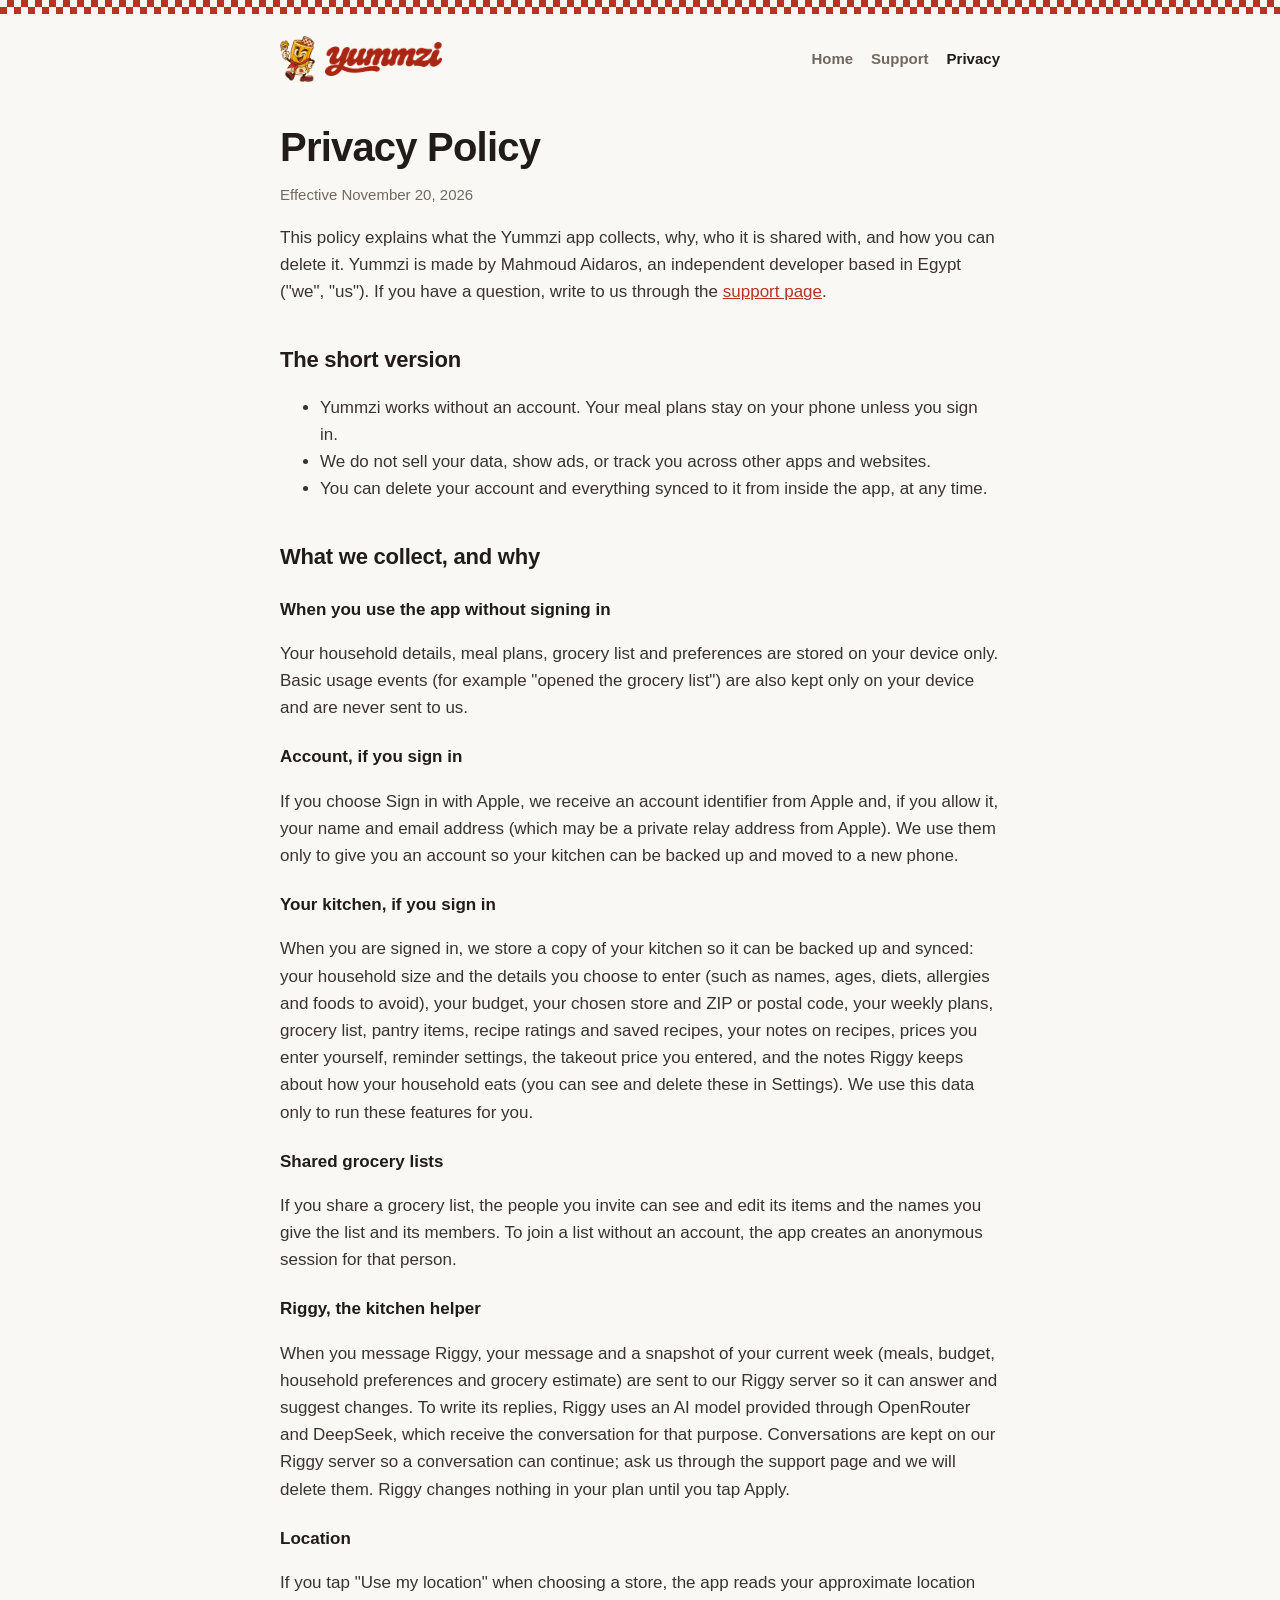
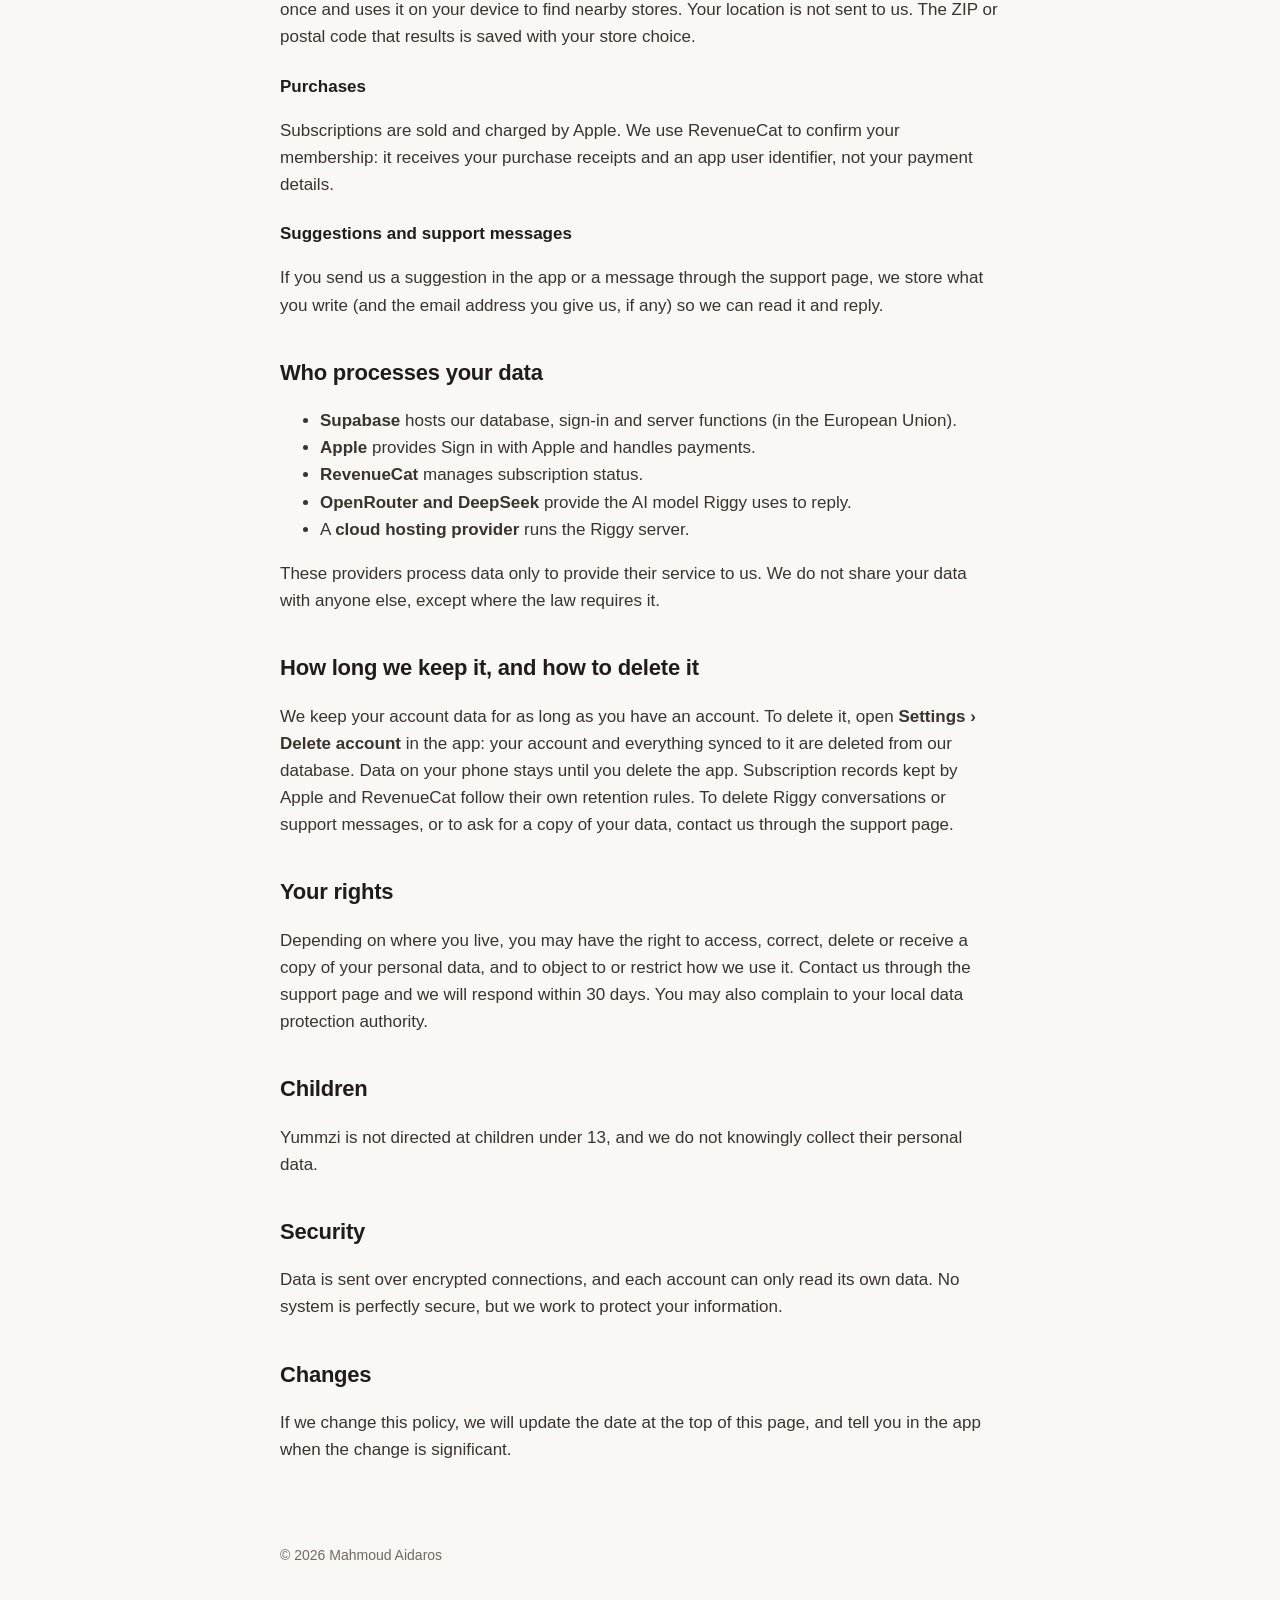
==== privacy/index.html @ 8a7d4755 "Yummzi home, support and privacy pages" ====
<!doctype html>
<html lang="en">
<head>
<meta charset="utf-8">
<meta name="viewport" content="width=device-width, initial-scale=1">
<title>Yummzi Privacy Policy</title>
<link rel="icon" href="../assets/favicon.png">
<link rel="stylesheet" href="../assets/site.css">
</head>
<body>
<div class="checks"></div>
<header>
  <a class="brand" href="../"><img class="mascot" src="../assets/riggy.png" alt=""><img class="word" src="../assets/wordmark.png" alt="Yummzi"></a>
  <nav><a href="../">Home</a><a href="../support/">Support</a><a href="./" aria-current="page">Privacy</a></nav>
</header>
<main>
  <h1>Privacy Policy</h1>
  <p class="muted">Effective November 20, 2026</p>

  <p>This policy explains what the Yummzi app collects, why, who it is shared with, and how you can delete it. Yummzi is made by Mahmoud Aidaros, an independent developer based in Egypt ("we", "us"). If you have a question, write to us through the <a href="../support/">support page</a>.</p>

  <h2>The short version</h2>
  <ul>
    <li>Yummzi works without an account. Your meal plans stay on your phone unless you sign in.</li>
    <li>We do not sell your data, show ads, or track you across other apps and websites.</li>
    <li>You can delete your account and everything synced to it from inside the app, at any time.</li>
  </ul>

  <h2>What we collect, and why</h2>

  <h3>When you use the app without signing in</h3>
  <p>Your household details, meal plans, grocery list and preferences are stored on your device only. Basic usage events (for example "opened the grocery list") are also kept only on your device and are never sent to us.</p>

  <h3>Account, if you sign in</h3>
  <p>If you choose Sign in with Apple, we receive an account identifier from Apple and, if you allow it, your name and email address (which may be a private relay address from Apple). We use them only to give you an account so your kitchen can be backed up and moved to a new phone.</p>

  <h3>Your kitchen, if you sign in</h3>
  <p>When you are signed in, we store a copy of your kitchen so it can be backed up and synced: your household size and the details you choose to enter (such as names, ages, diets, allergies and foods to avoid), your budget, your chosen store and ZIP or postal code, your weekly plans, grocery list, pantry items, recipe ratings and saved recipes, your notes on recipes, prices you enter yourself, reminder settings, the takeout price you entered, and the notes Riggy keeps about how your household eats (you can see and delete these in Settings). We use this data only to run these features for you.</p>

  <h3>Shared grocery lists</h3>
  <p>If you share a grocery list, the people you invite can see and edit its items and the names you give the list and its members. To join a list without an account, the app creates an anonymous session for that person.</p>

  <h3>Riggy, the kitchen helper</h3>
  <p>When you message Riggy, your message and a snapshot of your current week (meals, budget, household preferences and grocery estimate) are sent to our Riggy server so it can answer and suggest changes. To write its replies, Riggy uses an AI model provided through OpenRouter and DeepSeek, which receive the conversation for that purpose. Conversations are kept on our Riggy server so a conversation can continue; ask us through the support page and we will delete them. Riggy changes nothing in your plan until you tap Apply.</p>

  <h3>Location</h3>
  <p>If you tap "Use my location" when choosing a store, the app reads your approximate location once and uses it on your device to find nearby stores. Your location is not sent to us. The ZIP or postal code that results is saved with your store choice.</p>

  <h3>Purchases</h3>
  <p>Subscriptions are sold and charged by Apple. We use RevenueCat to confirm your membership: it receives your purchase receipts and an app user identifier, not your payment details.</p>

  <h3>Suggestions and support messages</h3>
  <p>If you send us a suggestion in the app or a message through the support page, we store what you write (and the email address you give us, if any) so we can read it and reply.</p>

  <h2>Who processes your data</h2>
  <ul>
    <li><strong>Supabase</strong> hosts our database, sign-in and server functions (in the European Union).</li>
    <li><strong>Apple</strong> provides Sign in with Apple and handles payments.</li>
    <li><strong>RevenueCat</strong> manages subscription status.</li>
    <li><strong>OpenRouter and DeepSeek</strong> provide the AI model Riggy uses to reply.</li>
    <li>A <strong>cloud hosting provider</strong> runs the Riggy server.</li>
  </ul>
  <p>These providers process data only to provide their service to us. We do not share your data with anyone else, except where the law requires it.</p>

  <h2>How long we keep it, and how to delete it</h2>
  <p>We keep your account data for as long as you have an account. To delete it, open <strong>Settings › Delete account</strong> in the app: your account and everything synced to it are deleted from our database. Data on your phone stays until you delete the app. Subscription records kept by Apple and RevenueCat follow their own retention rules. To delete Riggy conversations or support messages, or to ask for a copy of your data, contact us through the support page.</p>

  <h2>Your rights</h2>
  <p>Depending on where you live, you may have the right to access, correct, delete or receive a copy of your personal data, and to object to or restrict how we use it. Contact us through the support page and we will respond within 30 days. You may also complain to your local data protection authority.</p>

  <h2>Children</h2>
  <p>Yummzi is not directed at children under 13, and we do not knowingly collect their personal data.</p>

  <h2>Security</h2>
  <p>Data is sent over encrypted connections, and each account can only read its own data. No system is perfectly secure, but we work to protect your information.</p>

  <h2>Changes</h2>
  <p>If we change this policy, we will update the date at the top of this page, and tell you in the app when the change is significant.</p>
</main>
<footer>© 2026 Mahmoud Aidaros</footer>
</body>
</html>
---- assets/site.css ----
:root { --bg: #FAF8F4; --card: #FFFFFF; --ink: #211C19; --muted: #716960; --red: #B73325; --butter: #FFEBA3; --line: #E9E3D8; }
* { box-sizing: border-box; }
body { margin: 0; background: var(--bg); color: var(--ink); font: 17px/1.6 -apple-system, "SF Pro Text", "Helvetica Neue", Arial, sans-serif; }
.checks { height: 14px; background-image: conic-gradient(var(--red) 25%, #FAF8F4 0 50%, var(--red) 0 75%, #FAF8F4 0); background-size: 14px 14px; }
header { display: flex; align-items: center; justify-content: space-between; gap: 16px; max-width: 760px; margin: 0 auto; padding: 22px 20px 8px; }
header a.brand { display: flex; align-items: center; gap: 10px; text-decoration: none; }
header img.mascot { height: 46px; }
header img.word { height: 34px; }
nav { display: flex; gap: 18px; font-size: 15px; }
nav a { color: var(--muted); text-decoration: none; font-weight: 600; }
nav a:hover, nav a[aria-current="page"] { color: var(--ink); }
main { max-width: 760px; margin: 0 auto; padding: 8px 20px 64px; }
h1 { font-size: 40px; line-height: 1.05; letter-spacing: -0.02em; margin: 28px 0 10px; }
h2 { font-size: 22px; letter-spacing: -0.01em; margin: 36px 0 6px; }
h3 { font-size: 17px; margin: 22px 0 4px; }
p, li { color: #3a332e; }
.muted { color: var(--muted); font-size: 15px; }
a { color: var(--red); }
.card { background: var(--card); border: 1px solid var(--line); border-radius: 20px; padding: 22px; margin: 18px 0; }
.hero { display: grid; grid-template-columns: 1fr 180px; gap: 20px; align-items: center; background: var(--butter); border-radius: 28px; padding: 28px; margin-top: 22px; }
.hero h1 { margin-top: 0; }
.hero img { width: 100%; }
.red { color: var(--red); }
form label { display: block; font-weight: 600; margin: 14px 0 6px; font-size: 15px; }
input, textarea, select { width: 100%; font: inherit; border: 1.5px solid #CFC6B8; border-radius: 14px; padding: 12px 14px; background: #fff; color: var(--ink); }
textarea { min-height: 150px; resize: vertical; }
button { margin-top: 16px; font: inherit; font-weight: 700; color: #fff; background: var(--ink); border: 0; border-radius: 999px; padding: 13px 26px; cursor: pointer; }
button[disabled] { opacity: 0.5; cursor: default; }
.note { margin-top: 12px; font-weight: 600; }
footer { max-width: 760px; margin: 0 auto; padding: 0 20px 40px; color: var(--muted); font-size: 14px; }
@media (max-width: 560px) { .hero { grid-template-columns: 1fr; } .hero img { width: 140px; } h1 { font-size: 32px; } nav { gap: 12px; } header img.word { height: 28px; } }
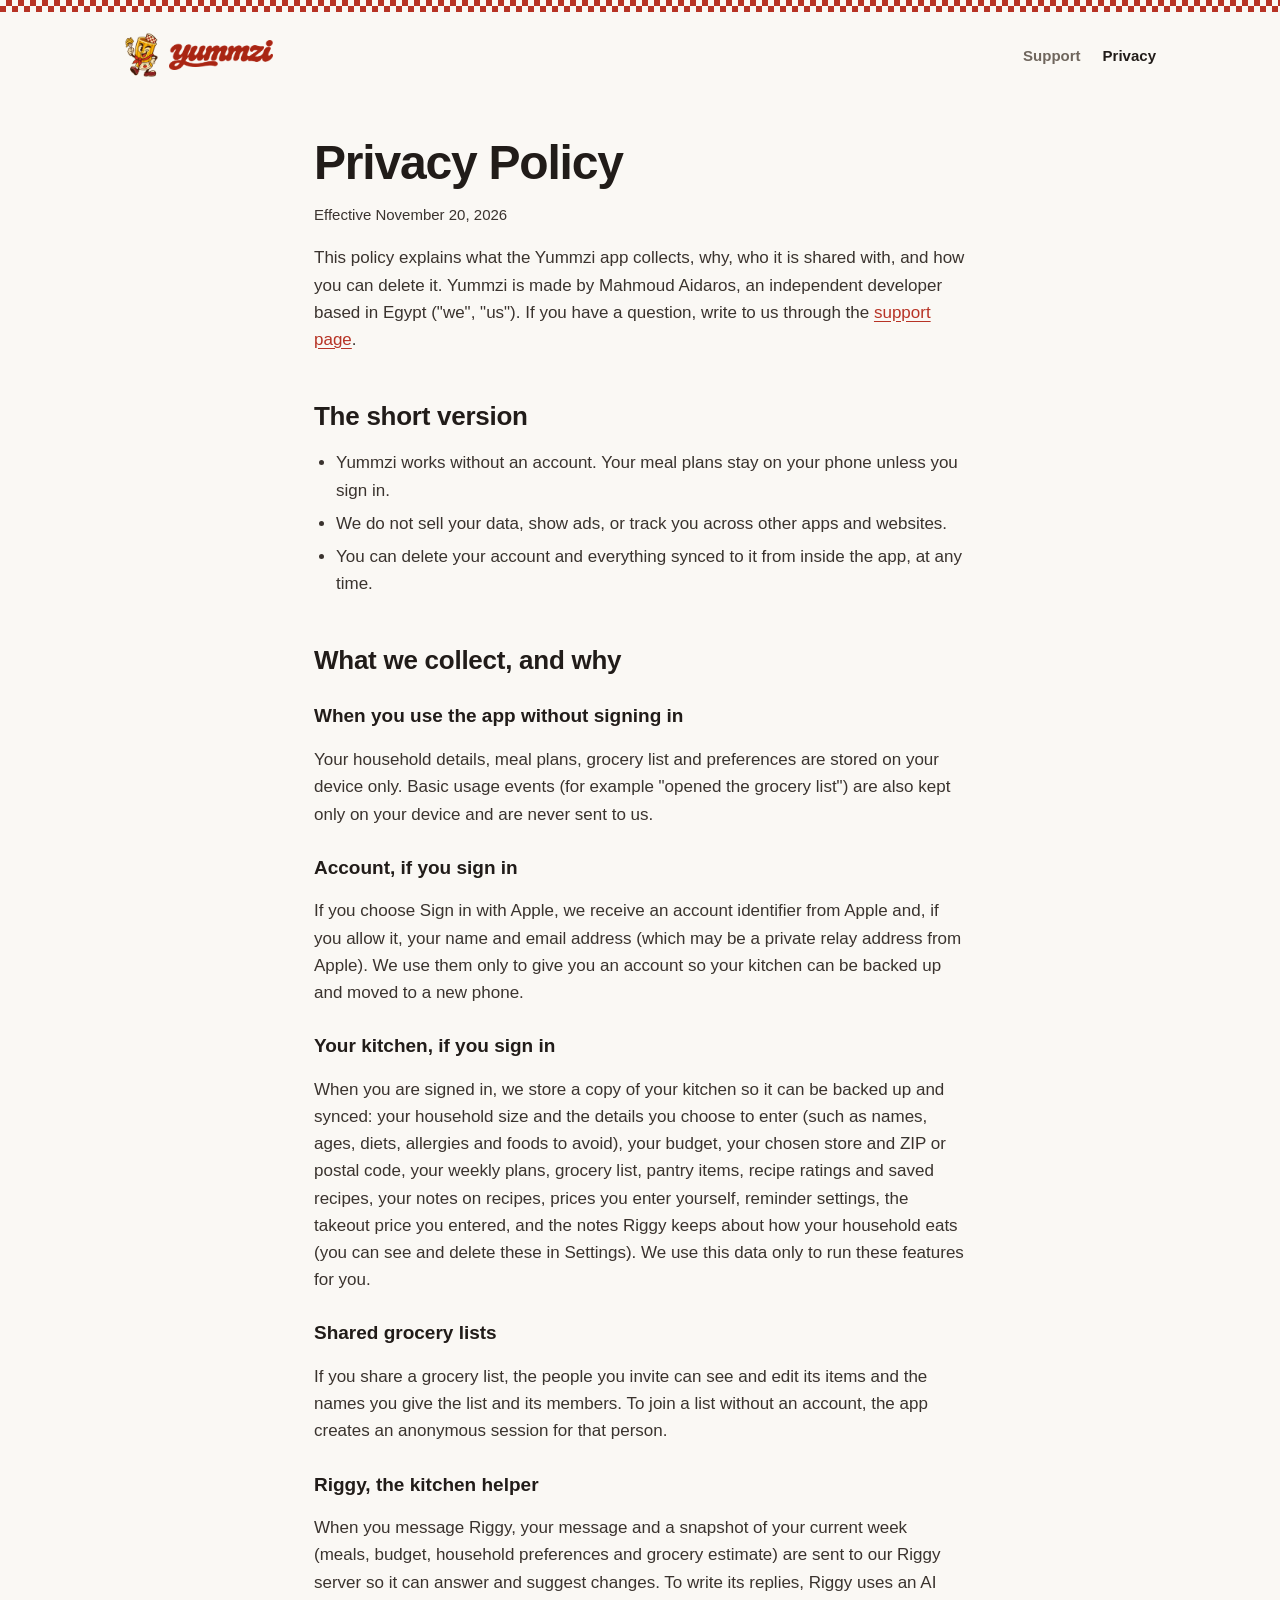
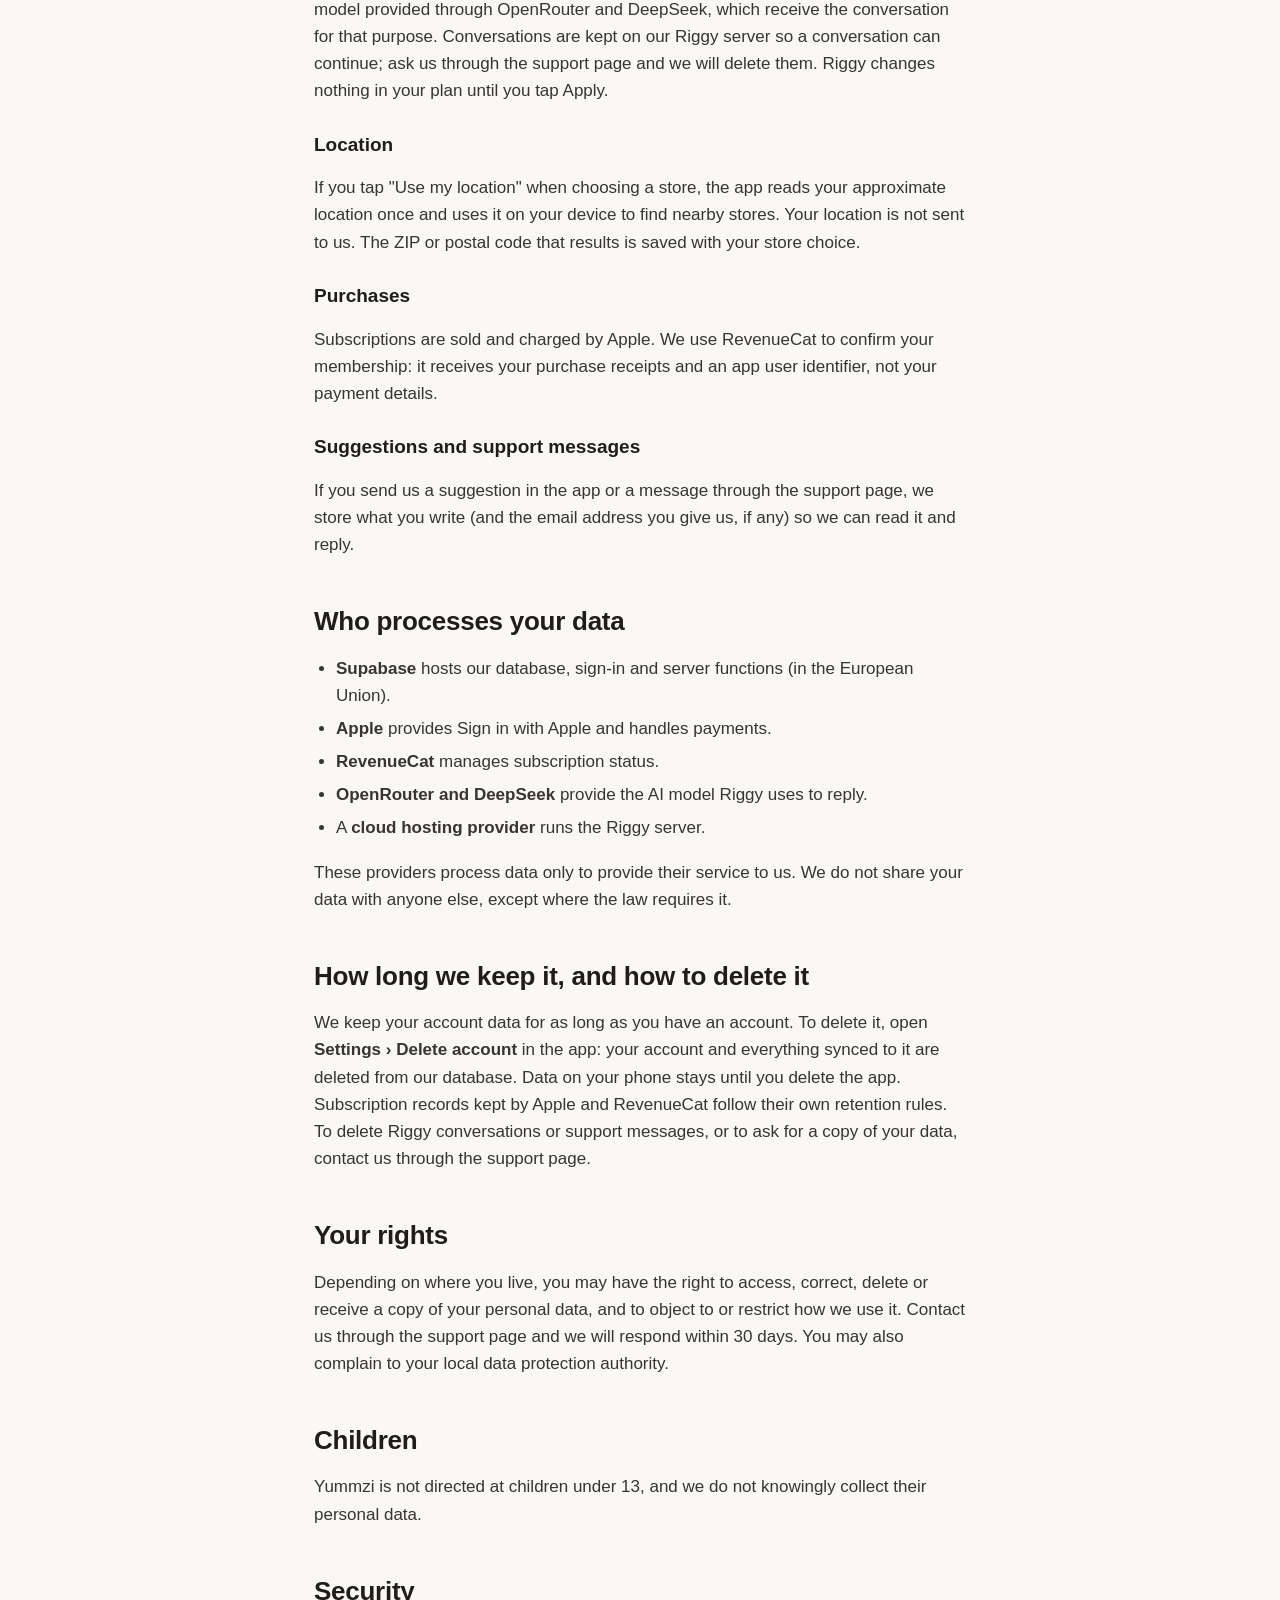
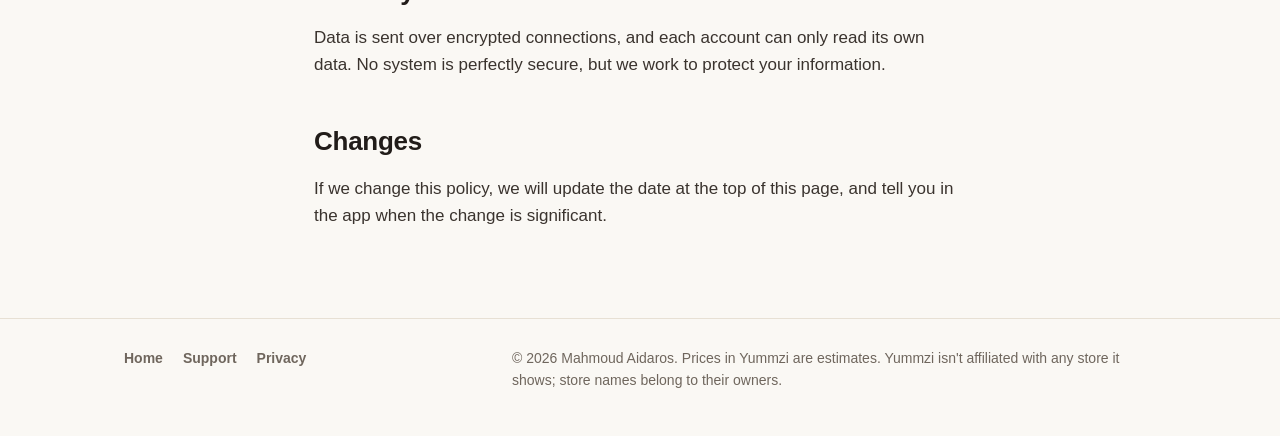
==== commit 9d72d5fd: "Redesign: receipt hero, four-step walkthrough, Riggy band; restyled support and privacy Co-Authored-" ====
--- a/privacy/index.html
+++ b/privacy/index.html
@@ -4,16 +4,18 @@
 <meta charset="utf-8">
 <meta name="viewport" content="width=device-width, initial-scale=1">
 <title>Yummzi Privacy Policy</title>
+<meta name="theme-color" content="#FAF8F4">
+<link rel="apple-touch-icon" href="../assets/icon.png">
 <link rel="icon" href="../assets/favicon.png">
 <link rel="stylesheet" href="../assets/site.css">
 </head>
 <body>
 <div class="checks"></div>
-<header>
-  <a class="brand" href="../"><img class="mascot" src="../assets/riggy.png" alt=""><img class="word" src="../assets/wordmark.png" alt="Yummzi"></a>
-  <nav><a href="../">Home</a><a href="../support/">Support</a><a href="./" aria-current="page">Privacy</a></nav>
+<header class="bar">
+  <a class="brand" href="../"><img class="mascot" src="../assets/riggy-small.png" alt="" width="35" height="46"><img class="word" src="../assets/wordmark.png" alt="Yummzi" width="104" height="30"></a>
+  <nav aria-label="Site"><a href="../support/">Support</a><a href="../privacy/" aria-current="page">Privacy</a></nav>
 </header>
-<main>
+<main class="page">
   <h1>Privacy Policy</h1>
   <p class="muted">Effective November 20, 2026</p>
 
@@ -77,6 +79,11 @@
   <h2>Changes</h2>
   <p>If we change this policy, we will update the date at the top of this page, and tell you in the app when the change is significant.</p>
 </main>
-<footer>© 2026 Mahmoud Aidaros</footer>
+<footer>
+  <div class="inner">
+    <nav aria-label="Footer"><a href="../">Home</a><a href="../support/">Support</a><a href="../privacy/">Privacy</a></nav>
+    <p>© 2026 Mahmoud Aidaros. Prices in Yummzi are estimates. Yummzi isn't affiliated with any store it shows; store names belong to their owners.</p>
+  </div>
+</footer>
 </body>
 </html>
--- a/assets/site.css
+++ b/assets/site.css
@@ -1,31 +1,157 @@
-:root { --bg: #FAF8F4; --card: #FFFFFF; --ink: #211C19; --muted: #716960; --red: #B73325; --butter: #FFEBA3; --line: #E9E3D8; }
+/* Yummzi site. Brand colours from the app (src/ui.tsx); Apple's rounded system face for
+   headings, the plain system face for reading, and a typewriter face only on the receipt. */
+:root {
+  color-scheme: light;
+  --cream: #FAF8F4;
+  --paper: #FFFFFF;
+  --ink: #211C19;
+  --body: #3A332E;
+  --muted: #6F665D;
+  --tomato: #B73325;
+  --tomato-deep: #962819;
+  --butter: #FFEBA3;
+  --basil: #3E6B34;
+  --line: #E7E0D4;
+  --round: ui-rounded, "SF Pro Rounded", -apple-system, BlinkMacSystemFont, "Segoe UI", Roboto, sans-serif;
+  --text: -apple-system, BlinkMacSystemFont, "SF Pro Text", "Segoe UI", Roboto, "Helvetica Neue", Arial, sans-serif;
+  --till: ui-monospace, "SF Mono", Menlo, Consolas, "Courier New", monospace;
+}
 * { box-sizing: border-box; }
-body { margin: 0; background: var(--bg); color: var(--ink); font: 17px/1.6 -apple-system, "SF Pro Text", "Helvetica Neue", Arial, sans-serif; }
-.checks { height: 14px; background-image: conic-gradient(var(--red) 25%, #FAF8F4 0 50%, var(--red) 0 75%, #FAF8F4 0); background-size: 14px 14px; }
-header { display: flex; align-items: center; justify-content: space-between; gap: 16px; max-width: 760px; margin: 0 auto; padding: 22px 20px 8px; }
-header a.brand { display: flex; align-items: center; gap: 10px; text-decoration: none; }
-header img.mascot { height: 46px; }
-header img.word { height: 34px; }
-nav { display: flex; gap: 18px; font-size: 15px; }
-nav a { color: var(--muted); text-decoration: none; font-weight: 600; }
-nav a:hover, nav a[aria-current="page"] { color: var(--ink); }
-main { max-width: 760px; margin: 0 auto; padding: 8px 20px 64px; }
-h1 { font-size: 40px; line-height: 1.05; letter-spacing: -0.02em; margin: 28px 0 10px; }
-h2 { font-size: 22px; letter-spacing: -0.01em; margin: 36px 0 6px; }
-h3 { font-size: 17px; margin: 22px 0 4px; }
-p, li { color: #3a332e; }
+html { -webkit-text-size-adjust: 100%; }
+body { margin: 0; background: var(--cream); color: var(--ink); font: 17px/1.6 var(--text); -webkit-font-smoothing: antialiased; }
+img { max-width: 100%; display: block; }
+a { color: var(--tomato); text-underline-offset: 3px; }
+a:hover { color: var(--tomato-deep); }
+:focus-visible { outline: 3px solid var(--tomato); outline-offset: 3px; border-radius: 6px; }
+
+/* Riggy's hat, as a band along the top. */
+.checks { height: 12px; background-image: conic-gradient(var(--tomato) 25%, var(--cream) 0 50%, var(--tomato) 0 75%, var(--cream) 0); background-size: 12px 12px; }
+
+.bar { display: flex; align-items: center; justify-content: space-between; gap: 16px; max-width: 1080px; margin: 0 auto; padding: 20px 24px; }
+.brand { display: flex; align-items: center; gap: 10px; text-decoration: none; }
+.brand .mascot { height: 46px; width: auto; }
+.brand .word { height: 30px; width: auto; }
+.bar nav { display: flex; gap: 22px; font: 600 15px/1 var(--text); }
+.bar nav a { color: var(--muted); text-decoration: none; padding: 8px 0; }
+.bar nav a:hover, .bar nav a[aria-current="page"] { color: var(--ink); }
+
+h1, h2, h3 { font-family: var(--round); color: var(--ink); text-wrap: balance; }
+
+/* ---------- Home ---------- */
+.hero { max-width: 1080px; margin: 0 auto; padding: 40px 24px 72px; display: grid; grid-template-columns: minmax(0, 1.05fr) minmax(0, 1fr); gap: 48px; align-items: center; }
+.hero h1 { font-size: clamp(40px, 5.6vw, 64px); line-height: 1.02; letter-spacing: -0.025em; font-weight: 800; margin: 0 0 22px; }
+.hero .lede { font-size: 20px; line-height: 1.5; color: var(--body); max-width: 30em; margin: 0 0 30px; }
+.soon { display: inline-flex; align-items: center; gap: 12px; background: var(--ink); color: var(--cream); border-radius: 999px; padding: 12px 22px 12px 14px; font: 700 16px/1.2 var(--round); }
+.soon img { width: 34px; height: 34px; border-radius: 9px; }
+.fine { margin: 14px 0 0; font-size: 14px; color: var(--muted); }
+
+.stage { position: relative; display: flex; justify-content: flex-end; padding-bottom: 24px; }
+.stage .phone { width: min(300px, 70%); margin-right: 4%; }
+.receipt { position: absolute; left: 0; bottom: 0; width: min(272px, 58%); filter: drop-shadow(0 22px 26px rgba(33, 28, 25, 0.18)); }
+.receipt .paper { position: relative; background: var(--paper); padding: 22px 20px 18px; font: 13px/1.55 var(--till); color: var(--ink); transform: rotate(-3deg); transform-origin: top left; }
+.receipt .paper::after { content: ""; position: absolute; left: 0; right: 0; bottom: -9px; height: 10px; background: linear-gradient(-45deg, transparent 6px, var(--paper) 0) 0 0 / 12px 10px repeat-x, linear-gradient(45deg, transparent 6px, var(--paper) 0) 0 0 / 12px 10px repeat-x; }
+.receipt .head { text-align: center; margin-bottom: 12px; }
+.receipt .head strong { display: block; font: 800 17px/1.2 var(--round); }
+.receipt .head span { color: var(--muted); font-size: 12px; }
+.receipt dl { margin: 0; display: grid; grid-template-columns: 1fr auto; column-gap: 12px; }
+.receipt dt, .receipt dd { margin: 0; }
+.receipt dd { text-align: right; font-variant-numeric: tabular-nums; }
+.receipt .more { grid-column: 1 / -1; color: var(--muted); padding: 2px 0 6px; }
+.receipt .rule { grid-column: 1 / -1; border-top: 1.5px dashed #BDB4A6; margin: 8px 0; }
+.receipt .total { font-weight: 700; font-size: 15px; }
+.receipt .left { color: var(--basil); font-weight: 700; }
+.receipt .note { margin: 12px 0 0; text-align: center; color: var(--muted); font-size: 11.5px; }
+
+.phone { margin: 0; border-radius: 40px; background: var(--ink); padding: 8px; box-shadow: 0 40px 70px -40px rgba(33, 28, 25, 0.55); }
+.phone img { border-radius: 32px; width: 100%; height: auto; aspect-ratio: 1179 / 2556; }
+
+/* The one moment of motion: the receipt prints once. */
+@media (prefers-reduced-motion: no-preference) {
+  .receipt .paper { animation: print 1.15s cubic-bezier(0.22, 1, 0.36, 1) 0.35s both; }
+  @keyframes print { from { clip-path: inset(0 0 100% 0); translate: 0 -18px; } to { clip-path: inset(0 0 -20px 0); translate: 0 0; } }
+}
+
+.steps { max-width: 1080px; margin: 0 auto; padding: 24px 24px 88px; }
+.steps > h2, .riggy h2, .closing h2 { font-size: clamp(30px, 3.6vw, 40px); line-height: 1.1; letter-spacing: -0.02em; font-weight: 800; margin: 0 0 12px; }
+.steps > p { color: var(--body); max-width: 34em; margin: 0 0 40px; }
+.steps ol { list-style: none; margin: 0; padding: 0; display: grid; grid-template-columns: repeat(4, minmax(0, 1fr)); gap: 28px; counter-reset: step; }
+.steps li { counter-increment: step; display: flex; flex-direction: column; }
+.steps li::before { content: counter(step); font: 800 22px/1 var(--round); color: var(--cream); background: var(--tomato); width: 40px; height: 40px; border-radius: 50%; display: grid; place-items: center; margin-bottom: 14px; }
+.steps h3 { font-size: 21px; line-height: 1.2; margin: 0 0 6px; font-weight: 800; }
+.steps li p { margin: 0 0 20px; color: var(--body); font-size: 16px; line-height: 1.55; }
+.steps .phone { margin-top: auto; border-radius: 34px; padding: 7px; }
+.steps .phone img { border-radius: 27px; }
+
+.riggy { background: var(--butter); }
+.riggy .inner { max-width: 1080px; margin: 0 auto; padding: 72px 24px; display: grid; grid-template-columns: 220px minmax(0, 1fr) 280px; gap: 44px; align-items: center; }
+.riggy .mascot { width: 100%; height: auto; }
+.riggy p { color: var(--body); font-size: 18px; margin: 0 0 22px; max-width: 30em; }
+.asks { display: flex; flex-wrap: wrap; gap: 10px; margin: 0; padding: 0; list-style: none; }
+.asks li { background: var(--paper); border-radius: 999px; padding: 9px 16px; font: 600 15px/1.2 var(--text); color: var(--ink); box-shadow: inset 0 0 0 1.5px rgba(33, 28, 25, 0.12); }
+
+.closing { max-width: 1080px; margin: 0 auto; padding: 88px 24px 72px; text-align: center; }
+.closing p { color: var(--body); margin: 0 auto 28px; max-width: 30em; }
+
+/* ---------- Support and privacy ---------- */
+.page { max-width: 700px; margin: 0 auto; padding: 24px 24px 72px; }
+.page h1 { font-size: clamp(36px, 5vw, 48px); line-height: 1.05; letter-spacing: -0.025em; font-weight: 800; margin: 16px 0 14px; }
+.page h2 { font-size: 26px; line-height: 1.2; letter-spacing: -0.01em; font-weight: 800; margin: 48px 0 8px; }
+.page h3 { font-size: 19px; line-height: 1.3; font-weight: 800; margin: 28px 0 4px; }
+.page p, .page li { color: var(--body); }
+.page ul { padding-left: 22px; }
+.page li { margin: 6px 0; }
 .muted { color: var(--muted); font-size: 15px; }
-a { color: var(--red); }
-.card { background: var(--card); border: 1px solid var(--line); border-radius: 20px; padding: 22px; margin: 18px 0; }
-.hero { display: grid; grid-template-columns: 1fr 180px; gap: 20px; align-items: center; background: var(--butter); border-radius: 28px; padding: 28px; margin-top: 22px; }
-.hero h1 { margin-top: 0; }
-.hero img { width: 100%; }
-.red { color: var(--red); }
-form label { display: block; font-weight: 600; margin: 14px 0 6px; font-size: 15px; }
-input, textarea, select { width: 100%; font: inherit; border: 1.5px solid #CFC6B8; border-radius: 14px; padding: 12px 14px; background: #fff; color: var(--ink); }
+.card { background: var(--paper); border-radius: 24px; padding: 26px; margin: 24px 0; box-shadow: 0 1px 0 var(--line), 0 18px 40px -30px rgba(33, 28, 25, 0.35); }
+form label { display: block; font-weight: 700; margin: 16px 0 6px; font-size: 15px; }
+form label:first-child { margin-top: 0; }
+input, textarea, select { width: 100%; font: inherit; border: 1.5px solid #D3CABC; border-radius: 14px; padding: 12px 14px; background: var(--paper); color: var(--ink); }
+input:focus, textarea:focus, select:focus { border-color: var(--ink); outline: none; box-shadow: 0 0 0 3px rgba(183, 51, 37, 0.18); }
 textarea { min-height: 150px; resize: vertical; }
-button { margin-top: 16px; font: inherit; font-weight: 700; color: #fff; background: var(--ink); border: 0; border-radius: 999px; padding: 13px 26px; cursor: pointer; }
+button { margin-top: 18px; font: 700 16px/1.2 var(--round); color: var(--cream); background: var(--ink); border: 0; border-radius: 999px; padding: 14px 28px; cursor: pointer; }
+button:hover { background: #3A322D; }
 button[disabled] { opacity: 0.5; cursor: default; }
-.note { margin-top: 12px; font-weight: 600; }
-footer { max-width: 760px; margin: 0 auto; padding: 0 20px 40px; color: var(--muted); font-size: 14px; }
-@media (max-width: 560px) { .hero { grid-template-columns: 1fr; } .hero img { width: 140px; } h1 { font-size: 32px; } nav { gap: 12px; } header img.word { height: 28px; } }
+.note { margin: 12px 0 0; font-weight: 600; }
+
+footer { border-top: 1px solid var(--line); }
+footer .inner { max-width: 1080px; margin: 0 auto; padding: 28px 24px 44px; display: flex; flex-wrap: wrap; gap: 10px 28px; justify-content: space-between; color: var(--muted); font-size: 14px; }
+footer nav { display: flex; gap: 20px; }
+footer nav a { color: var(--muted); text-decoration: none; font-weight: 600; }
+footer nav a:hover { color: var(--ink); }
+footer p { margin: 0; max-width: 46em; }
+
+@media (max-width: 960px) {
+  .steps ol { grid-template-columns: repeat(2, minmax(0, 1fr)); gap: 40px 24px; }
+  .riggy .inner { grid-template-columns: 160px minmax(0, 1fr); }
+  .riggy .shot { display: none; }
+}
+@media (max-width: 900px) {
+  .hero { grid-template-columns: 1fr; gap: 40px; padding-top: 16px; }
+  .stage { width: 100%; max-width: 520px; margin: 0 auto; }
+  .stage .phone { width: 58%; margin-right: 0; margin-left: 42%; }
+  .receipt { width: 64%; }
+  .receipt .paper { font-size: 12px; padding: 18px 16px 14px; }
+}
+@media (max-width: 760px) {
+  .riggy .inner { grid-template-columns: 1fr; padding: 56px 24px; gap: 20px; }
+  .riggy .mascot { width: 140px; }
+}
+@media (max-width: 520px) {
+  body { font-size: 16px; }
+  .bar { padding: 16px; }
+  .brand .mascot { height: 38px; }
+  .brand .word { height: 24px; }
+  .bar nav { gap: 16px; }
+  .hero, .steps, .closing, .page { padding-left: 16px; padding-right: 16px; }
+  .hero .lede { font-size: 18px; }
+  .steps ol { grid-template-columns: 1fr; gap: 44px; }
+  .steps .phone { width: 58%; }
+  .stage .phone { width: 56%; margin-left: 44%; }
+  .receipt { width: 68%; }
+  .receipt .paper { font-size: 10.5px; padding: 14px 12px 12px; }
+  .receipt dl { column-gap: 8px; }
+  .receipt .head strong { font-size: 14px; }
+  .receipt .head span { font-size: 10.5px; }
+  .receipt .total { font-size: 12px; }
+  .receipt .note { font-size: 10px; }
+  .receipt .x { display: none; }
+}
